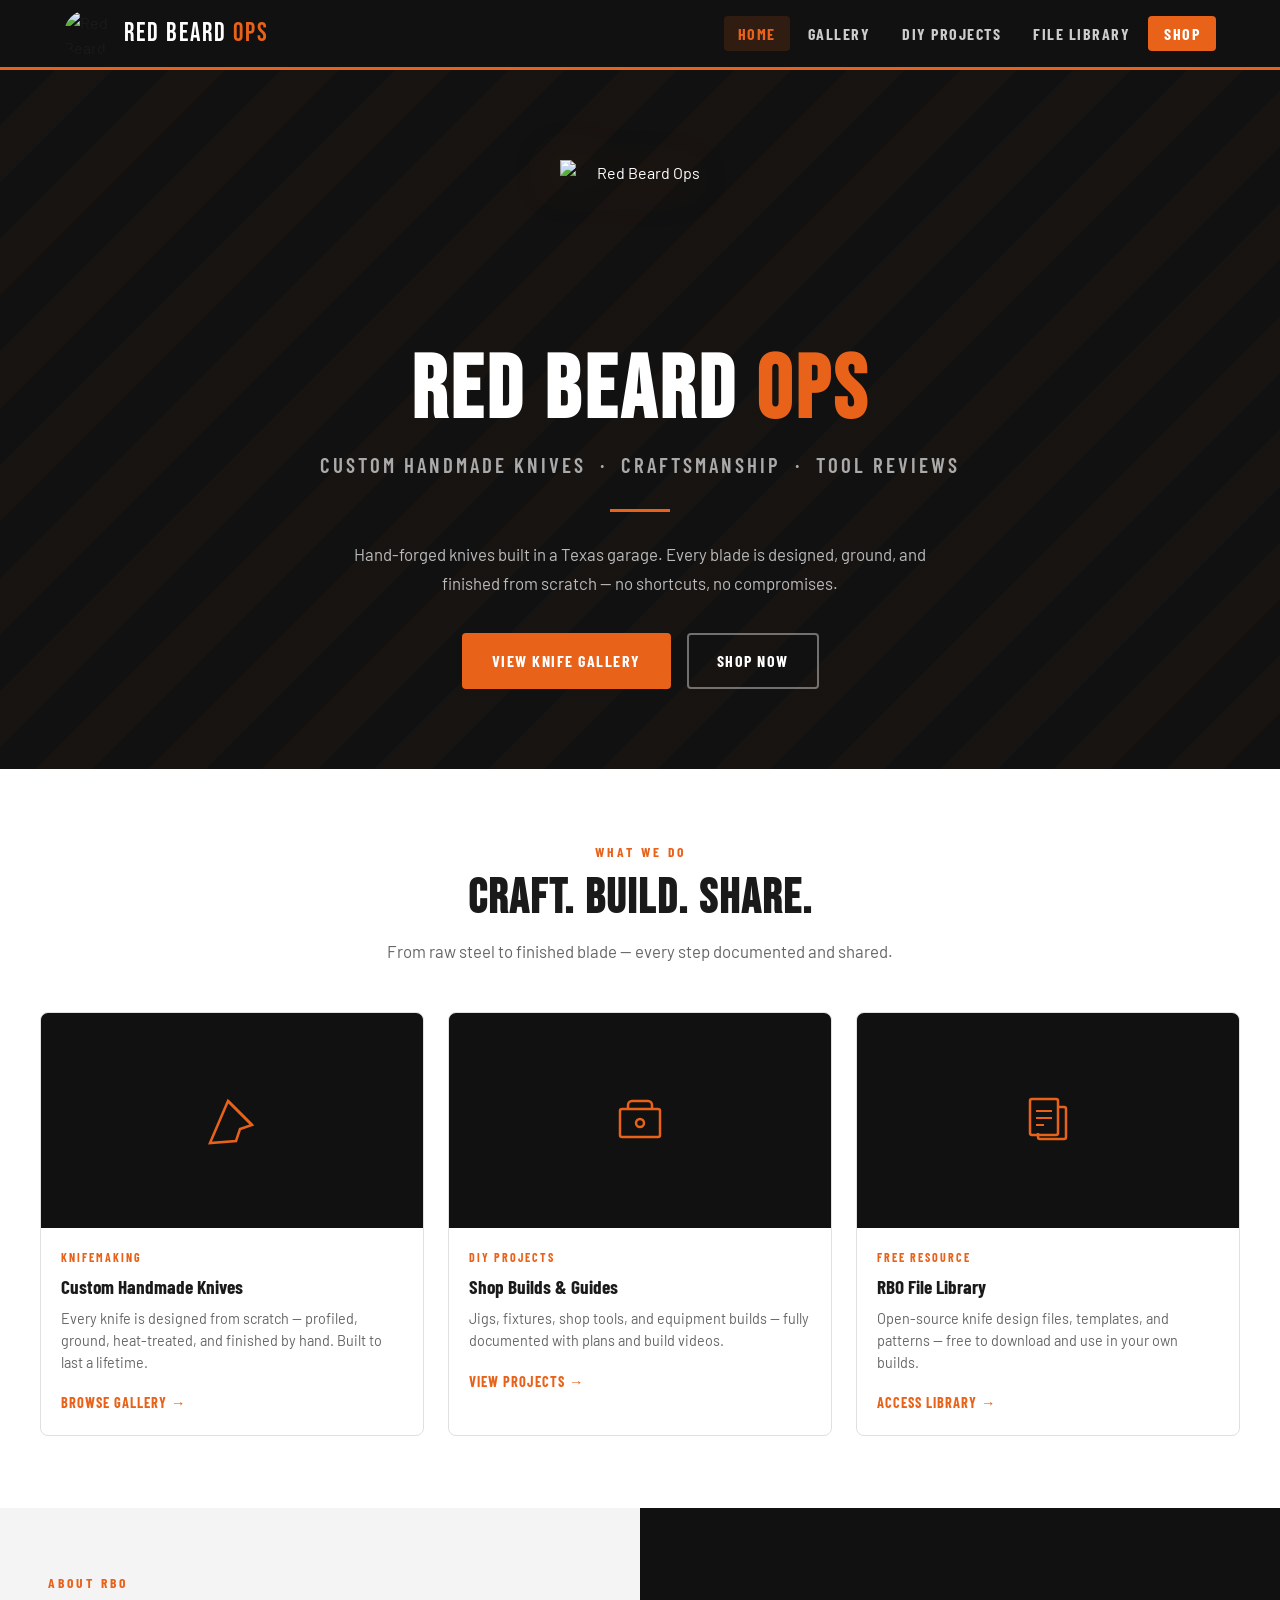
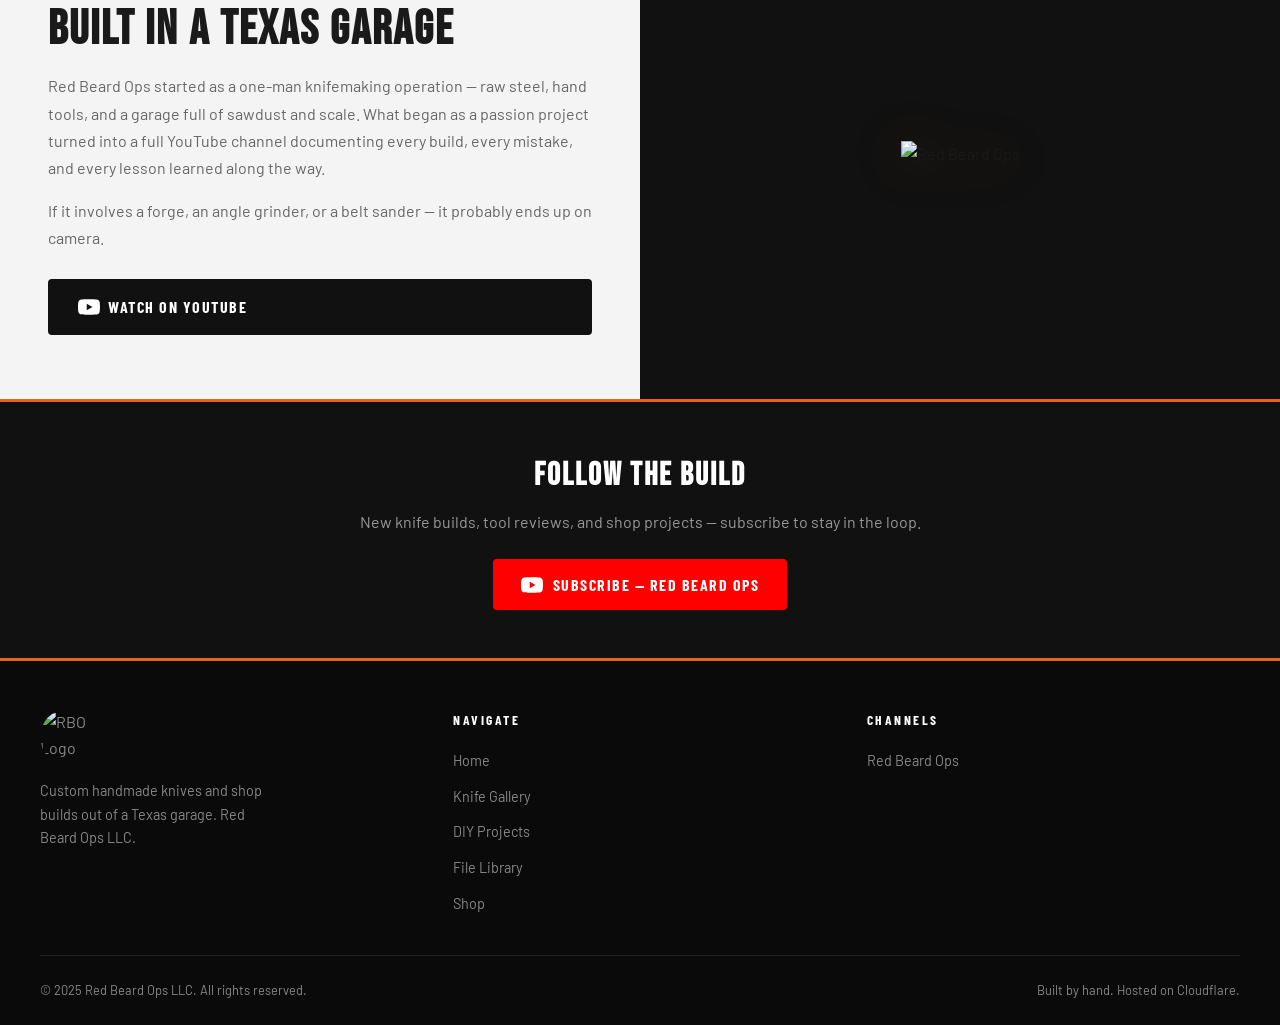
==== index.html @ 792af095 "Initial site build" ====
<!DOCTYPE html>
<html lang="en">
<head>
  <meta charset="UTF-8" />
  <meta name="viewport" content="width=device-width, initial-scale=1.0" />
  <title>Red Beard Ops — Custom Handmade Knives</title>
  <meta name="description" content="Red Beard Ops LLC — Custom handmade knives, craftsmanship, and tool reviews out of the garage." />
  <link rel="icon" href="images/RBO_Knife_Circle.png" type="image/png" />
  <link rel="stylesheet" href="css/style.css" />
</head>
<body>

  <!-- ── Navigation ── -->
  <nav class="navbar">
    <div class="nav-inner">
      <a href="index.html" class="nav-logo">
        <img src="images/RBO_Knife_Circle.png" alt="Red Beard Ops Logo" />
        <span class="nav-logo-text">RED BEARD <span>OPS</span></span>
      </a>
      <button class="nav-toggle" aria-label="Toggle menu">
        <span></span><span></span><span></span>
      </button>
      <ul class="nav-links">
        <li><a href="index.html">Home</a></li>
        <li><a href="pages/gallery.html">Gallery</a></li>
        <li><a href="pages/diy.html">DIY Projects</a></li>
        <li><a href="pages/library.html">File Library</a></li>
        <li class="nav-shop"><a href="pages/shop.html">Shop</a></li>
      </ul>
    </div>
  </nav>

  <!-- ── Hero ── -->
  <section class="hero">
    <img src="images/RBO_Knife_Circle.png" alt="Red Beard Ops" class="hero-logo" />
    <h1>RED BEARD <span>OPS</span></h1>
    <p class="hero-tagline">Custom Handmade Knives &nbsp;·&nbsp; Craftsmanship &nbsp;·&nbsp; Tool Reviews</p>
    <div class="hero-divider"></div>
    <p class="hero-description">
      Hand-forged knives built in a Texas garage. Every blade is designed, ground, and finished
      from scratch — no shortcuts, no compromises.
    </p>
    <div class="hero-buttons">
      <a href="pages/gallery.html" class="btn btn-primary">View Knife Gallery</a>
      <a href="pages/shop.html" class="btn btn-outline">Shop Now</a>
    </div>
  </section>

  <!-- ── What We Do ── -->
  <section class="section">
    <div class="container">
      <div class="section-header">
        <div class="section-label">What We Do</div>
        <h2 class="section-title">Craft. Build. Share.</h2>
        <p class="section-subtitle">From raw steel to finished blade — every step documented and shared.</p>
      </div>

      <div class="card-grid">

        <div class="card">
          <div class="card-thumb" style="background:#111; display:flex; align-items:center; justify-content:center;">
            <svg width="64" height="64" viewBox="0 0 64 64" fill="none" xmlns="http://www.w3.org/2000/svg">
              <path d="M10 54L28 12L52 36L40 40L36 52L10 54Z" stroke="#e8621a" stroke-width="2.5" fill="none"/>
              <line x1="28" y1="12" x2="52" y2="36" stroke="#e8621a" stroke-width="2.5"/>
            </svg>
          </div>
          <div class="card-body">
            <div class="card-tag">Knifemaking</div>
            <h3 class="card-title">Custom Handmade Knives</h3>
            <p class="card-desc">Every knife is designed from scratch — profiled, ground, heat-treated, and finished by hand. Built to last a lifetime.</p>
            <a href="pages/gallery.html" class="card-link">Browse Gallery →</a>
          </div>
        </div>

        <div class="card">
          <div class="card-thumb" style="background:#111; display:flex; align-items:center; justify-content:center;">
            <svg width="64" height="64" viewBox="0 0 64 64" fill="none" xmlns="http://www.w3.org/2000/svg">
              <rect x="12" y="20" width="40" height="28" rx="2" stroke="#e8621a" stroke-width="2.5" fill="none"/>
              <path d="M20 20V16a4 4 0 0 1 4-4h16a4 4 0 0 1 4 4v4" stroke="#e8621a" stroke-width="2.5"/>
              <circle cx="32" cy="34" r="4" stroke="#e8621a" stroke-width="2.5" fill="none"/>
            </svg>
          </div>
          <div class="card-body">
            <div class="card-tag">DIY Projects</div>
            <h3 class="card-title">Shop Builds &amp; Guides</h3>
            <p class="card-desc">Jigs, fixtures, shop tools, and equipment builds — fully documented with plans and build videos.</p>
            <a href="pages/diy.html" class="card-link">View Projects →</a>
          </div>
        </div>

        <div class="card">
          <div class="card-thumb" style="background:#111; display:flex; align-items:center; justify-content:center;">
            <svg width="64" height="64" viewBox="0 0 64 64" fill="none" xmlns="http://www.w3.org/2000/svg">
              <rect x="14" y="10" width="28" height="36" rx="2" stroke="#e8621a" stroke-width="2.5" fill="none"/>
              <path d="M42 18h6a2 2 0 0 1 2 2v28a2 2 0 0 1-2 2H24a2 2 0 0 1-2-2v-4" stroke="#e8621a" stroke-width="2.5"/>
              <line x1="20" y1="22" x2="36" y2="22" stroke="#e8621a" stroke-width="2"/>
              <line x1="20" y1="29" x2="36" y2="29" stroke="#e8621a" stroke-width="2"/>
              <line x1="20" y1="36" x2="28" y2="36" stroke="#e8621a" stroke-width="2"/>
            </svg>
          </div>
          <div class="card-body">
            <div class="card-tag">Free Resource</div>
            <h3 class="card-title">RBO File Library</h3>
            <p class="card-desc">Open-source knife design files, templates, and patterns — free to download and use in your own builds.</p>
            <a href="pages/library.html" class="card-link">Access Library →</a>
          </div>
        </div>

      </div>
    </div>
  </section>

  <!-- ── About Strip ── -->
  <div class="about-strip section-alt">
    <div class="about-strip-text">
      <div class="section-label">About RBO</div>
      <h2 class="section-title" style="margin-bottom:16px;">Built in a Texas Garage</h2>
      <p style="color:var(--muted); line-height:1.7; margin-bottom:16px;">
        Red Beard Ops started as a one-man knifemaking operation — raw steel, hand tools, and a
        garage full of sawdust and scale. What began as a passion project turned into a full
        YouTube channel documenting every build, every mistake, and every lesson learned along the way.
      </p>
      <p style="color:var(--muted); line-height:1.7; margin-bottom:28px;">
        If it involves a forge, an angle grinder, or a belt sander — it probably ends up on camera.
      </p>
      <a href="https://www.youtube.com/@redbeardops" target="_blank" rel="noopener" class="btn btn-dark">
        <svg class="yt-icon" viewBox="0 0 24 24" fill="white"><path d="M23.498 6.186a3.016 3.016 0 0 0-2.122-2.136C19.505 3.545 12 3.545 12 3.545s-7.505 0-9.377.505A3.017 3.017 0 0 0 .502 6.186C0 8.07 0 12 0 12s0 3.93.502 5.814a3.016 3.016 0 0 0 2.122 2.136c1.871.505 9.376.505 9.376.505s7.505 0 9.377-.505a3.015 3.015 0 0 0 2.122-2.136C24 15.93 24 12 24 12s0-3.93-.502-5.814zM9.545 15.568V8.432L15.818 12l-6.273 3.568z"/></svg>
        Watch on YouTube
      </a>
    </div>
    <div class="about-strip-image">
      <img src="images/RBO_Knife_Circle.png" alt="Red Beard Ops" />
    </div>
  </div>

  <!-- ── YouTube CTA ── -->
  <div class="yt-banner">
    <h2>FOLLOW THE BUILD</h2>
    <p>New knife builds, tool reviews, and shop projects — subscribe to stay in the loop.</p>
    <a href="https://www.youtube.com/@redbeardops" target="_blank" rel="noopener" class="yt-btn">
      <svg class="yt-icon" viewBox="0 0 24 24" fill="white"><path d="M23.498 6.186a3.016 3.016 0 0 0-2.122-2.136C19.505 3.545 12 3.545 12 3.545s-7.505 0-9.377.505A3.017 3.017 0 0 0 .502 6.186C0 8.07 0 12 0 12s0 3.93.502 5.814a3.016 3.016 0 0 0 2.122 2.136c1.871.505 9.376.505 9.376.505s7.505 0 9.377-.505a3.015 3.015 0 0 0 2.122-2.136C24 15.93 24 12 24 12s0-3.93-.502-5.814zM9.545 15.568V8.432L15.818 12l-6.273 3.568z"/></svg>
      Subscribe — Red Beard Ops
    </a>
  </div>

  <!-- ── Footer ── -->
  <footer>
    <div class="footer-inner">
      <div class="footer-brand">
        <img src="images/RBO_Knife_Circle.png" alt="RBO Logo" />
        <p>Custom handmade knives and shop builds out of a Texas garage. Red Beard Ops LLC.</p>
      </div>
      <div class="footer-col">
        <h4>Navigate</h4>
        <ul>
          <li><a href="index.html">Home</a></li>
          <li><a href="pages/gallery.html">Knife Gallery</a></li>
          <li><a href="pages/diy.html">DIY Projects</a></li>
          <li><a href="pages/library.html">File Library</a></li>
          <li><a href="pages/shop.html">Shop</a></li>
        </ul>
      </div>
      <div class="footer-col">
        <h4>Channels</h4>
        <ul>
          <li><a href="https://www.youtube.com/@redbeardops" target="_blank" rel="noopener">Red Beard Ops</a></li>
        </ul>
      </div>
    </div>
    <div class="footer-bottom">
      <span>© 2025 Red Beard Ops LLC. All rights reserved.</span>
      <span>Built by hand. Hosted on Cloudflare.</span>
    </div>
  </footer>

  <script src="js/main.js"></script>
</body>
</html>
---- css/style.css ----
/* ============================================
   RED BEARD OPS — Main Stylesheet
   Color Palette:
     Background:  #ffffff
     Text:        #1a1a1a
     Orange:      #e8621a  (beard orange)
     Dark:        #111111
     Mid Gray:    #f4f4f4
     Border:      #e0e0e0
   ============================================ */

@import url('https://fonts.googleapis.com/css2?family=Bebas+Neue&family=Barlow:wght@400;500;600;700&family=Barlow+Condensed:wght@600;700&display=swap');

/* ── Reset & Base ── */
*, *::before, *::after { box-sizing: border-box; margin: 0; padding: 0; }

:root {
  --orange:  #e8621a;
  --dark:    #111111;
  --white:   #ffffff;
  --gray:    #f4f4f4;
  --border:  #e0e0e0;
  --text:    #1a1a1a;
  --muted:   #666666;
  --font-display: 'Bebas Neue', sans-serif;
  --font-condensed: 'Barlow Condensed', sans-serif;
  --font-body: 'Barlow', sans-serif;
  --nav-height: 70px;
  --max-width: 1200px;
}

html { scroll-behavior: smooth; }

body {
  font-family: var(--font-body);
  color: var(--text);
  background: var(--white);
  line-height: 1.6;
  font-size: 16px;
}

img { max-width: 100%; display: block; }
a { color: inherit; text-decoration: none; }

/* ── Navigation ── */
.navbar {
  position: sticky;
  top: 0;
  z-index: 100;
  background: var(--dark);
  height: var(--nav-height);
  display: flex;
  align-items: center;
  border-bottom: 3px solid var(--orange);
}

.nav-inner {
  max-width: var(--max-width);
  width: 100%;
  margin: 0 auto;
  padding: 0 24px;
  display: flex;
  align-items: center;
  justify-content: space-between;
}

.nav-logo {
  display: flex;
  align-items: center;
  gap: 12px;
}

.nav-logo img {
  height: 48px;
  width: 48px;
  object-fit: contain;
  border-radius: 50%;
}

.nav-logo-text {
  font-family: var(--font-display);
  font-size: 1.6rem;
  color: var(--white);
  letter-spacing: 2px;
  line-height: 1;
}

.nav-logo-text span {
  color: var(--orange);
}

.nav-links {
  display: flex;
  align-items: center;
  gap: 4px;
  list-style: none;
}

.nav-links a {
  font-family: var(--font-condensed);
  font-size: 1rem;
  font-weight: 700;
  color: #ccc;
  letter-spacing: 1.5px;
  text-transform: uppercase;
  padding: 8px 14px;
  border-radius: 4px;
  transition: color 0.2s, background 0.2s;
}

.nav-links a:hover,
.nav-links a.active {
  color: var(--white);
  background: rgba(232, 98, 26, 0.15);
}

.nav-links a.active {
  color: var(--orange);
}

/* Shop button in nav */
.nav-links .nav-shop a {
  background: var(--orange);
  color: var(--white);
  border-radius: 4px;
  padding: 8px 16px;
}

.nav-links .nav-shop a:hover {
  background: #d4551a;
  color: var(--white);
}

/* Mobile hamburger */
.nav-toggle {
  display: none;
  flex-direction: column;
  gap: 5px;
  cursor: pointer;
  padding: 4px;
}

.nav-toggle span {
  display: block;
  width: 26px;
  height: 2px;
  background: var(--white);
  transition: transform 0.3s, opacity 0.3s;
}

/* ── Hero ── */
.hero {
  background: var(--dark);
  color: var(--white);
  padding: 90px 24px 80px;
  text-align: center;
  position: relative;
  overflow: hidden;
}

.hero::before {
  content: '';
  position: absolute;
  inset: 0;
  background: repeating-linear-gradient(
    -45deg,
    transparent,
    transparent 40px,
    rgba(232,98,26,0.03) 40px,
    rgba(232,98,26,0.03) 80px
  );
  pointer-events: none;
}

.hero-logo {
  width: 160px;
  height: 160px;
  object-fit: contain;
  margin: 0 auto 28px;
  filter: drop-shadow(0 4px 24px rgba(232,98,26,0.3));
  animation: fadeUp 0.7s ease both;
}

.hero h1 {
  font-family: var(--font-display);
  font-size: clamp(3rem, 8vw, 5.5rem);
  letter-spacing: 4px;
  line-height: 1;
  animation: fadeUp 0.7s 0.1s ease both;
}

.hero h1 span { color: var(--orange); }

.hero-tagline {
  font-family: var(--font-condensed);
  font-size: clamp(1rem, 2.5vw, 1.3rem);
  font-weight: 600;
  letter-spacing: 3px;
  text-transform: uppercase;
  color: #aaa;
  margin-top: 12px;
  animation: fadeUp 0.7s 0.2s ease both;
}

.hero-divider {
  width: 60px;
  height: 3px;
  background: var(--orange);
  margin: 28px auto;
  animation: fadeUp 0.7s 0.3s ease both;
}

.hero-description {
  max-width: 600px;
  margin: 0 auto 36px;
  color: #bbb;
  font-size: 1.05rem;
  line-height: 1.7;
  animation: fadeUp 0.7s 0.35s ease both;
}

.hero-buttons {
  display: flex;
  gap: 16px;
  justify-content: center;
  flex-wrap: wrap;
  animation: fadeUp 0.7s 0.45s ease both;
}

/* ── Buttons ── */
.btn {
  display: inline-flex;
  align-items: center;
  gap: 8px;
  font-family: var(--font-condensed);
  font-size: 1rem;
  font-weight: 700;
  letter-spacing: 1.5px;
  text-transform: uppercase;
  padding: 13px 28px;
  border-radius: 4px;
  border: 2px solid transparent;
  cursor: pointer;
  transition: all 0.2s;
}

.btn-primary {
  background: var(--orange);
  color: var(--white);
  border-color: var(--orange);
}

.btn-primary:hover {
  background: #d4551a;
  border-color: #d4551a;
  transform: translateY(-1px);
}

.btn-outline {
  background: transparent;
  color: var(--white);
  border-color: rgba(255,255,255,0.4);
}

.btn-outline:hover {
  border-color: var(--orange);
  color: var(--orange);
  transform: translateY(-1px);
}

.btn-dark {
  background: var(--dark);
  color: var(--white);
  border-color: var(--dark);
}

.btn-dark:hover {
  background: #222;
  transform: translateY(-1px);
}

/* ── Section Base ── */
.section {
  padding: 72px 24px;
}

.section-alt {
  background: var(--gray);
}

.section-dark {
  background: var(--dark);
  color: var(--white);
}

.container {
  max-width: var(--max-width);
  margin: 0 auto;
}

.section-header {
  text-align: center;
  margin-bottom: 48px;
}

.section-label {
  font-family: var(--font-condensed);
  font-size: 0.85rem;
  font-weight: 700;
  letter-spacing: 3px;
  text-transform: uppercase;
  color: var(--orange);
  margin-bottom: 10px;
}

.section-title {
  font-family: var(--font-display);
  font-size: clamp(2rem, 5vw, 3rem);
  letter-spacing: 2px;
  line-height: 1.1;
}

.section-dark .section-title { color: var(--white); }

.section-subtitle {
  color: var(--muted);
  margin-top: 12px;
  font-size: 1.05rem;
  max-width: 560px;
  margin-left: auto;
  margin-right: auto;
}

.section-dark .section-subtitle { color: #999; }

/* ── Cards ── */
.card-grid {
  display: grid;
  grid-template-columns: repeat(auto-fill, minmax(300px, 1fr));
  gap: 24px;
}

.card {
  background: var(--white);
  border: 1px solid var(--border);
  border-radius: 8px;
  overflow: hidden;
  transition: transform 0.2s, box-shadow 0.2s;
}

.card:hover {
  transform: translateY(-4px);
  box-shadow: 0 12px 32px rgba(0,0,0,0.1);
}

.card-thumb {
  width: 100%;
  aspect-ratio: 16/9;
  object-fit: cover;
  background: #222;
  display: flex;
  align-items: center;
  justify-content: center;
  color: #555;
  font-size: 0.85rem;
}

.card-thumb img {
  width: 100%;
  height: 100%;
  object-fit: cover;
}

.card-body {
  padding: 20px;
}

.card-tag {
  font-family: var(--font-condensed);
  font-size: 0.75rem;
  font-weight: 700;
  letter-spacing: 2px;
  text-transform: uppercase;
  color: var(--orange);
  margin-bottom: 8px;
}

.card-title {
  font-family: var(--font-condensed);
  font-size: 1.2rem;
  font-weight: 700;
  line-height: 1.3;
  margin-bottom: 8px;
}

.card-desc {
  font-size: 0.9rem;
  color: var(--muted);
  line-height: 1.5;
  margin-bottom: 16px;
}

.card-link {
  font-family: var(--font-condensed);
  font-size: 0.9rem;
  font-weight: 700;
  letter-spacing: 1px;
  text-transform: uppercase;
  color: var(--orange);
  display: inline-flex;
  align-items: center;
  gap: 6px;
  transition: gap 0.2s;
}

.card-link:hover { gap: 10px; }

/* ── YouTube Banner ── */
.yt-banner {
  background: var(--dark);
  border-top: 3px solid var(--orange);
  padding: 48px 24px;
  text-align: center;
}

.yt-banner h2 {
  font-family: var(--font-display);
  font-size: 2rem;
  color: var(--white);
  letter-spacing: 2px;
  margin-bottom: 8px;
}

.yt-banner p {
  color: #999;
  margin-bottom: 24px;
}

.yt-btn {
  display: inline-flex;
  align-items: center;
  gap: 10px;
  background: #ff0000;
  color: var(--white);
  font-family: var(--font-condensed);
  font-size: 1rem;
  font-weight: 700;
  letter-spacing: 1.5px;
  text-transform: uppercase;
  padding: 13px 28px;
  border-radius: 4px;
  transition: background 0.2s, transform 0.2s;
}

.yt-btn:hover {
  background: #cc0000;
  transform: translateY(-1px);
}

/* YouTube icon SVG inline */
.yt-icon {
  width: 22px;
  height: 22px;
}

/* ── About Strip ── */
.about-strip {
  display: grid;
  grid-template-columns: 1fr 1fr;
  gap: 0;
}

.about-strip-text {
  padding: 64px 48px;
  display: flex;
  flex-direction: column;
  justify-content: center;
}

.about-strip-image {
  background: var(--dark);
  display: flex;
  align-items: center;
  justify-content: center;
  padding: 48px;
  min-height: 320px;
}

.about-strip-image img {
  max-height: 260px;
  object-fit: contain;
  filter: drop-shadow(0 4px 24px rgba(232,98,26,0.25));
}

/* ── Footer ── */
footer {
  background: #0a0a0a;
  color: #888;
  padding: 48px 24px 24px;
  border-top: 3px solid var(--orange);
}

.footer-inner {
  max-width: var(--max-width);
  margin: 0 auto;
  display: grid;
  grid-template-columns: 1fr 1fr 1fr;
  gap: 40px;
  padding-bottom: 40px;
  border-bottom: 1px solid #222;
}

.footer-brand img {
  height: 56px;
  width: 56px;
  object-fit: contain;
  border-radius: 50%;
  margin-bottom: 14px;
}

.footer-brand p {
  font-size: 0.9rem;
  line-height: 1.6;
  max-width: 240px;
}

.footer-col h4 {
  font-family: var(--font-condensed);
  font-size: 0.85rem;
  font-weight: 700;
  letter-spacing: 2.5px;
  text-transform: uppercase;
  color: var(--white);
  margin-bottom: 16px;
}

.footer-col ul {
  list-style: none;
  display: flex;
  flex-direction: column;
  gap: 10px;
}

.footer-col ul a {
  color: #888;
  font-size: 0.9rem;
  transition: color 0.2s;
}

.footer-col ul a:hover { color: var(--orange); }

.footer-bottom {
  max-width: var(--max-width);
  margin: 24px auto 0;
  display: flex;
  justify-content: space-between;
  align-items: center;
  font-size: 0.8rem;
  flex-wrap: wrap;
  gap: 12px;
}

.footer-bottom a { color: var(--orange); }

/* ── Page Hero (inner pages) ── */
.page-hero {
  background: var(--dark);
  padding: 56px 24px 48px;
  text-align: center;
  border-bottom: 3px solid var(--orange);
}

.page-hero h1 {
  font-family: var(--font-display);
  font-size: clamp(2.5rem, 6vw, 4rem);
  color: var(--white);
  letter-spacing: 3px;
}

.page-hero h1 span { color: var(--orange); }

.page-hero p {
  color: #999;
  margin-top: 12px;
  font-size: 1rem;
  max-width: 520px;
  margin-left: auto;
  margin-right: auto;
}

/* ── Animations ── */
@keyframes fadeUp {
  from { opacity: 0; transform: translateY(20px); }
  to   { opacity: 1; transform: translateY(0); }
}

/* ── Responsive ── */
@media (max-width: 768px) {
  .nav-links {
    display: none;
    flex-direction: column;
    position: absolute;
    top: var(--nav-height);
    left: 0; right: 0;
    background: var(--dark);
    padding: 16px;
    border-bottom: 2px solid var(--orange);
    gap: 4px;
  }

  .nav-links.open { display: flex; }
  .nav-toggle { display: flex; }

  .about-strip { grid-template-columns: 1fr; }
  .about-strip-image { min-height: 220px; padding: 32px; }
  .about-strip-text { padding: 40px 24px; }

  .footer-inner { grid-template-columns: 1fr; gap: 32px; }
  .footer-bottom { flex-direction: column; text-align: center; }

  .hero { padding: 60px 24px 56px; }
  .hero-logo { width: 120px; height: 120px; }
}
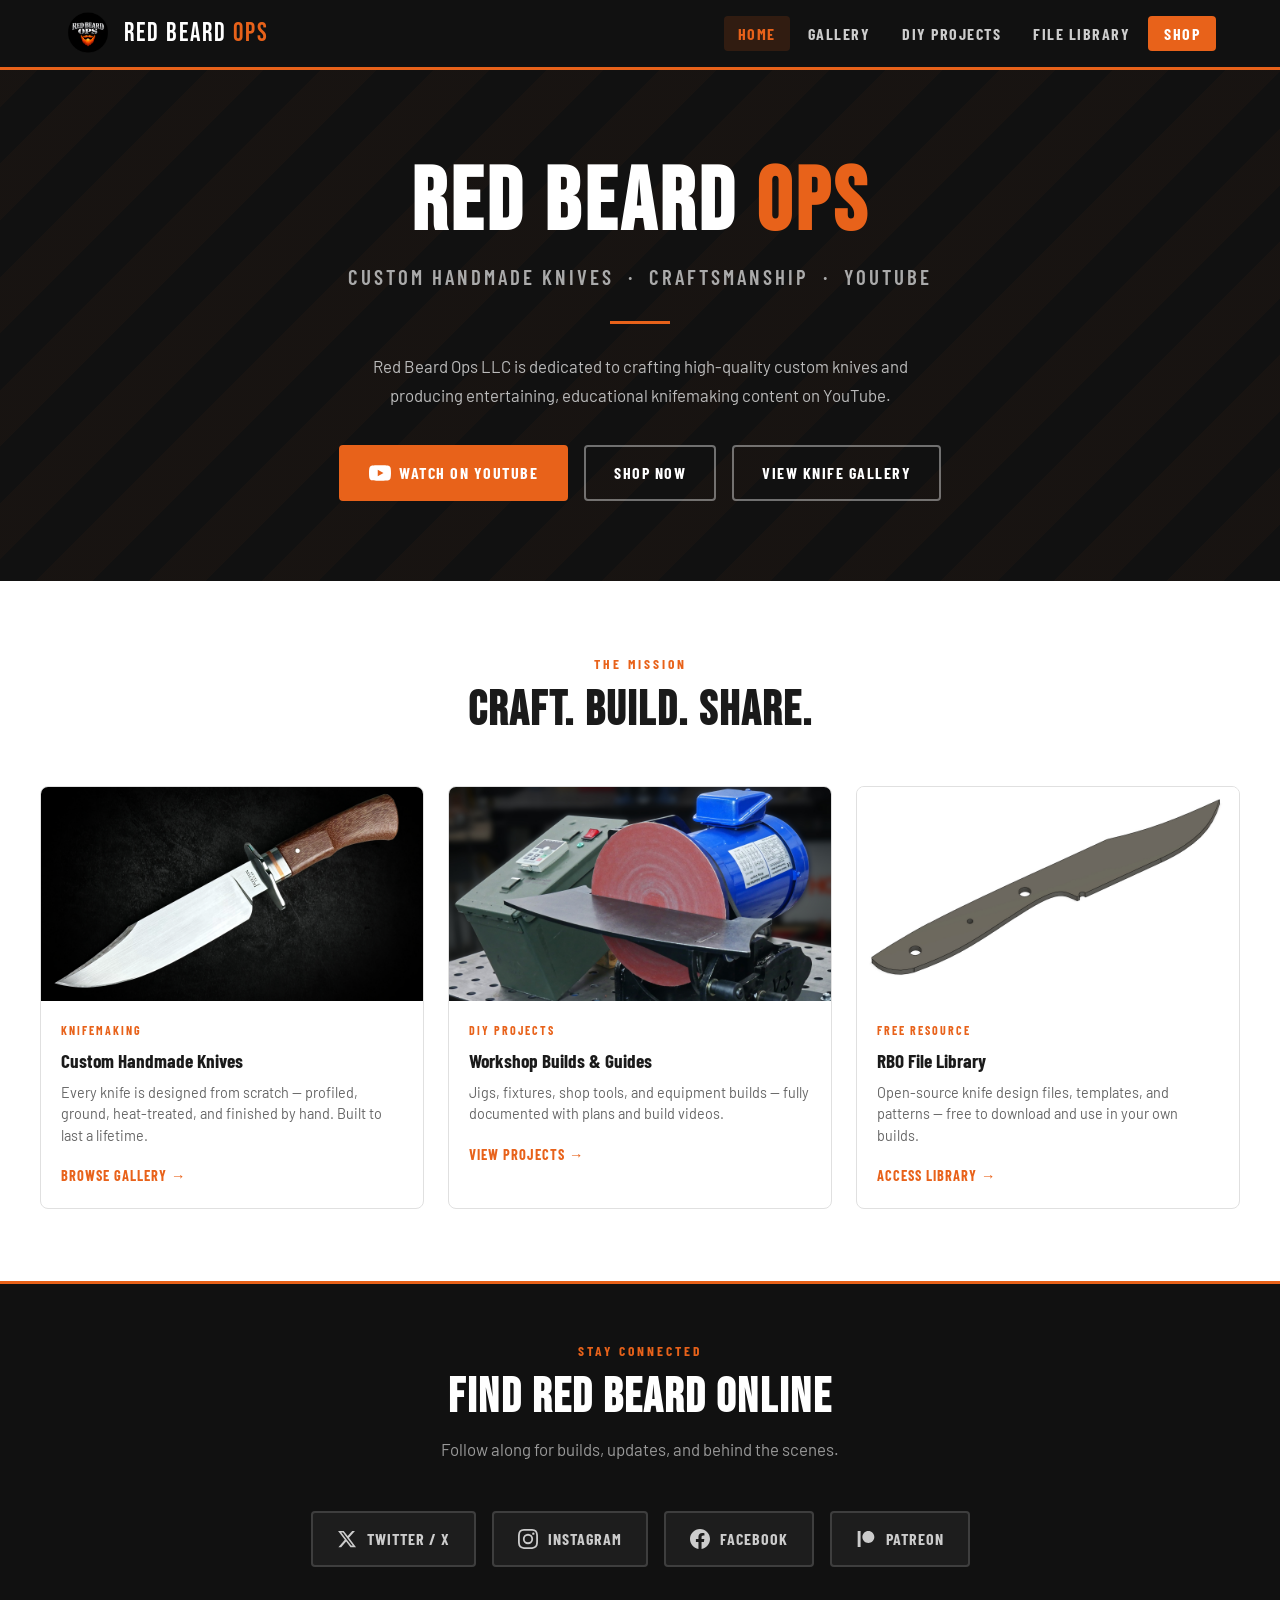
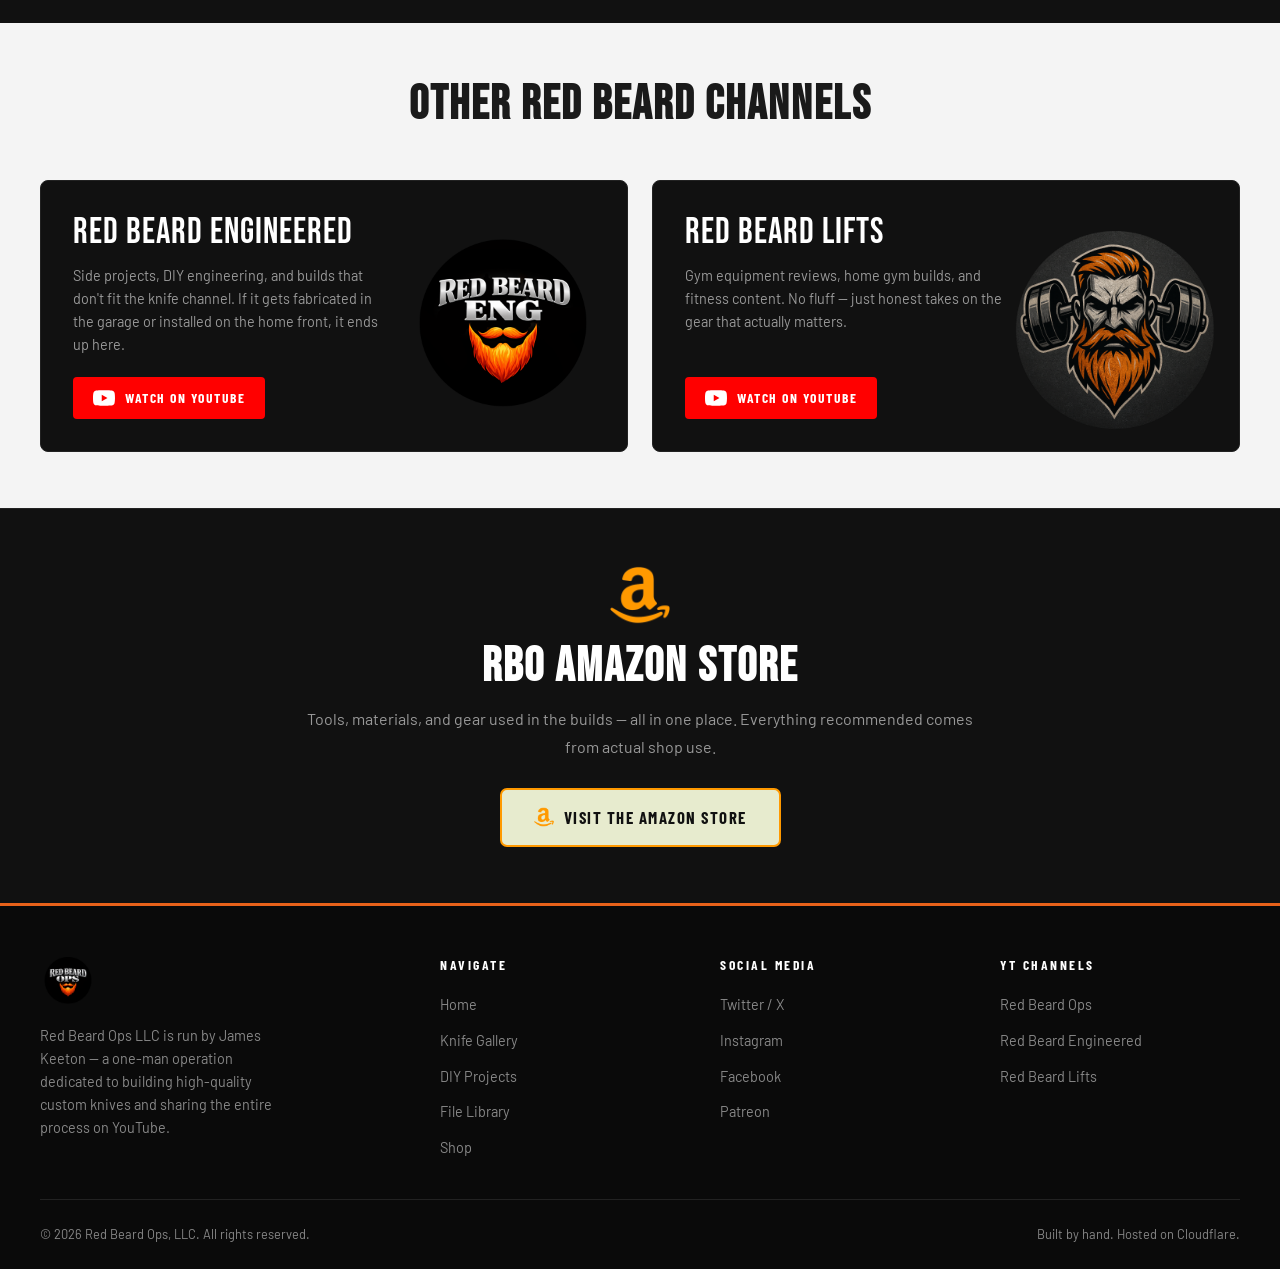
==== commit ddfed598: "Ready to deploy" ====
--- a/index.html
+++ b/index.html
@@ -5,8 +5,174 @@
   <meta name="viewport" content="width=device-width, initial-scale=1.0" />
   <title>Red Beard Ops — Custom Handmade Knives</title>
   <meta name="description" content="Red Beard Ops LLC — Custom handmade knives, craftsmanship, and tool reviews out of the garage." />
-  <link rel="icon" href="images/RBO_Knife_Circle.png" type="image/png" />
+  <link rel="icon" href="images/RBO_Circle_2026.png" type="image/png" />
   <link rel="stylesheet" href="css/style.css" />
+  <style>
+    /* ── Social / Channels / Amazon sections ── */
+    .social-section {
+      background: var(--dark);
+      padding: 56px 24px;
+      border-top: 3px solid var(--orange);
+    }
+
+    .social-grid {
+      display: flex;
+      flex-wrap: wrap;
+      justify-content: center;
+      gap: 16px;
+      margin-top: 32px;
+    }
+
+    .social-btn {
+      display: inline-flex;
+      align-items: center;
+      gap: 10px;
+      font-family: var(--font-condensed);
+      font-size: 1rem;
+      font-weight: 700;
+      letter-spacing: 1px;
+      text-transform: uppercase;
+      padding: 13px 24px;
+      border-radius: 4px;
+      border: 2px solid rgba(255,255,255,0.15);
+      color: #ccc;
+      background: rgba(255,255,255,0.05);
+      transition: all 0.2s;
+    }
+
+    .social-btn svg { width: 20px; height: 20px; flex-shrink: 0; }
+
+    .social-btn:hover { transform: translateY(-2px); border-color: var(--orange); color: var(--white); }
+    .social-btn.twitter:hover  { border-color: #1d9bf0; color: #1d9bf0; }
+    .social-btn.instagram:hover { border-color: #e1306c; color: #e1306c; }
+    .social-btn.facebook:hover  { border-color: #1877f2; color: #1877f2; }
+    .social-btn.patreon:hover   { border-color: #ff424d; color: #ff424d; }
+
+    /* ── Other Channels ── */
+    .channels-section {
+      background: var(--gray);
+      padding: 56px 24px;
+    }
+
+    .channels-grid {
+      display: grid;
+      grid-template-columns: 1fr 1fr;
+      gap: 24px;
+      margin-top: 32px;
+      max-width: var(--max-width);
+      margin-left: auto;
+      margin-right: auto;
+    }
+
+    .channel-card {
+      position: relative;
+      background: var(--dark);
+      border-radius: 8px;
+      padding: 32px;
+      padding-right: 110px; /* make room for the logo */
+      display: flex;
+      flex-direction: column;
+      align-items: flex-start;
+      gap: 12px;
+      border: 1px solid #222;
+      transition: transform 0.2s, box-shadow 0.2s;
+    }
+
+    .channel-card:hover {
+      transform: translateY(-3px);
+      box-shadow: 0 10px 28px rgba(0,0,0,0.3);
+    }
+
+    .channel-logo {
+      position: absolute;
+      top: 50px;
+      right: 24px;
+      width: 200px;
+      height: 200px;
+      object-fit: contain;
+      border-radius: 50%;
+    }
+
+    .channel-label {
+      font-family: var(--font-condensed);
+      font-size: 0.75rem;
+      font-weight: 700;
+      letter-spacing: 2.5px;
+      text-transform: uppercase;
+      color: var(--orange);
+    }
+
+    .channel-name {
+      font-family: var(--font-display);
+      font-size: 2.25rem;
+      color: var(--white);
+      letter-spacing: 1px;
+      line-height: 1.1;
+    }
+
+    .channel-desc {
+  font-size: 0.9rem;
+  color: #999;
+  line-height: 1.6;
+  flex: 1;
+  max-width: 320px; /* adjust to taste */
+}
+
+    /* ── Amazon Store ── */
+    .amazon-section {
+      background: var(--dark);
+      padding: 56px 24px;
+      border-top: 1px solid #222;
+    }
+
+    .amazon-inner {
+      max-width: 680px;
+      margin: 0 auto;
+      text-align: center;
+    }
+
+    .amazon-icon {
+      width: 60px;
+      height: 60px;
+      margin: 0 auto 16px;
+    }
+
+    .amazon-btn {
+      display: inline-flex;
+      align-items: center;
+      gap: 10px;
+      font-family: var(--font-condensed);
+      font-size: 1.05rem;
+      font-weight: 700;
+      letter-spacing: 1.5px;
+      text-transform: uppercase;
+      padding: 14px 32px;
+      border-radius: 7px;
+      background: #e7ebce;
+      color: #111;
+      border: 2px solid #ff9900;
+      transition: all 0.2s;
+    }
+
+    .amazon-btn-icon {
+  width: 20px;
+  height: 20px;
+  object-fit: contain;
+}
+
+    .amazon-btn:hover {
+      background: #e68a00;
+      border-color: #e68a00;
+      transform: translateY(-1px);
+    }
+
+    @media (max-width: 768px) {
+      .channels-grid { grid-template-columns: 1fr; }
+      .social-grid { gap: 12px; }
+      .channel-card { padding-right: 32px; }
+      .channel-logo { position: static; width: 60px; height: 60px; margin-bottom: 4px; }
+    }
+  </style>
 </head>
 <body>
 
@@ -14,7 +180,7 @@
   <nav class="navbar">
     <div class="nav-inner">
       <a href="index.html" class="nav-logo">
-        <img src="images/RBO_Knife_Circle.png" alt="Red Beard Ops Logo" />
+        <img src="images/RBO_Circle_2026.png" alt="Red Beard Ops Logo" />
         <span class="nav-logo-text">RED BEARD <span>OPS</span></span>
       </a>
       <button class="nav-toggle" aria-label="Toggle menu">
@@ -32,34 +198,36 @@
 
   <!-- ── Hero ── -->
   <section class="hero">
-    <img src="images/RBO_Knife_Circle.png" alt="Red Beard Ops" class="hero-logo" />
     <h1>RED BEARD <span>OPS</span></h1>
-    <p class="hero-tagline">Custom Handmade Knives &nbsp;·&nbsp; Craftsmanship &nbsp;·&nbsp; Tool Reviews</p>
+    <p class="hero-tagline">Custom Handmade Knives &nbsp;·&nbsp; Craftsmanship &nbsp;·&nbsp; YouTube</p>
     <div class="hero-divider"></div>
     <p class="hero-description">
-      Hand-forged knives built in a Texas garage. Every blade is designed, ground, and finished
-      from scratch — no shortcuts, no compromises.
+      Red Beard Ops LLC is dedicated to crafting high-quality custom knives
+      and producing entertaining, educational knifemaking content on YouTube.
     </p>
     <div class="hero-buttons">
-      <a href="pages/gallery.html" class="btn btn-primary">View Knife Gallery</a>
+      <a href="https://www.youtube.com/@redbeardops" target="_blank" rel="noopener" class="btn btn-primary">
+        <svg class="yt-icon" viewBox="0 0 24 24" fill="white"><path d="M23.498 6.186a3.016 3.016 0 0 0-2.122-2.136C19.505 3.545 12 3.545 12 3.545s-7.505 0-9.377.505A3.017 3.017 0 0 0 .502 6.186C0 8.07 0 12 0 12s0 3.93.502 5.814a3.016 3.016 0 0 0 2.122 2.136c1.871.505 9.376.505 9.376.505s7.505 0 9.377-.505a3.015 3.015 0 0 0 2.122-2.136C24 15.93 24 12 24 12s0-3.93-.502-5.814zM9.545 15.568V8.432L15.818 12l-6.273 3.568z"/></svg>
+        Watch on YouTube
+      </a>
       <a href="pages/shop.html" class="btn btn-outline">Shop Now</a>
+      <a href="pages/gallery.html" class="btn btn-outline">View Knife Gallery</a>
     </div>
   </section>
 
-  <!-- ── What We Do ── -->
+  <!-- ── What I Do ── -->
   <section class="section">
     <div class="container">
       <div class="section-header">
-        <div class="section-label">What We Do</div>
+        <div class="section-label">The Mission</div>
         <h2 class="section-title">Craft. Build. Share.</h2>
-        <p class="section-subtitle">From raw steel to finished blade — every step documented and shared.</p>
       </div>
 
       <div class="card-grid">
 
         <div class="card">
           <div class="card-thumb" style="background:#111; display:flex; align-items:center; justify-content:center;">
-            <svg width="64" height="64" viewBox="0 0 64 64" fill="none" xmlns="http://www.w3.org/2000/svg">
+            <img src="images/Little_Micarta_Bowie_2025.jpg" alt="Little Micarta Bowie 2025" style="width:100%; height:100%; object-fit:cover;">
               <path d="M10 54L28 12L52 36L40 40L36 52L10 54Z" stroke="#e8621a" stroke-width="2.5" fill="none"/>
               <line x1="28" y1="12" x2="52" y2="36" stroke="#e8621a" stroke-width="2.5"/>
             </svg>
@@ -74,7 +242,7 @@
 
         <div class="card">
           <div class="card-thumb" style="background:#111; display:flex; align-items:center; justify-content:center;">
-            <svg width="64" height="64" viewBox="0 0 64 64" fill="none" xmlns="http://www.w3.org/2000/svg">
+            <img src="images/DiskGrinder_DIY.jpg" alt="Disc Grinder DIY" style="width:100%; height:100%; object-fit:cover;">
               <rect x="12" y="20" width="40" height="28" rx="2" stroke="#e8621a" stroke-width="2.5" fill="none"/>
               <path d="M20 20V16a4 4 0 0 1 4-4h16a4 4 0 0 1 4 4v4" stroke="#e8621a" stroke-width="2.5"/>
               <circle cx="32" cy="34" r="4" stroke="#e8621a" stroke-width="2.5" fill="none"/>
@@ -82,7 +250,7 @@
           </div>
           <div class="card-body">
             <div class="card-tag">DIY Projects</div>
-            <h3 class="card-title">Shop Builds &amp; Guides</h3>
+            <h3 class="card-title">Workshop Builds &amp; Guides</h3>
             <p class="card-desc">Jigs, fixtures, shop tools, and equipment builds — fully documented with plans and build videos.</p>
             <a href="pages/diy.html" class="card-link">View Projects →</a>
           </div>
@@ -90,7 +258,7 @@
 
         <div class="card">
           <div class="card-thumb" style="background:#111; display:flex; align-items:center; justify-content:center;">
-            <svg width="64" height="64" viewBox="0 0 64 64" fill="none" xmlns="http://www.w3.org/2000/svg">
+            <img src="images/Knife_Design.jpg" alt="Knife Design" style="width:100%; height:100%; object-fit:cover;">
               <rect x="14" y="10" width="28" height="36" rx="2" stroke="#e8621a" stroke-width="2.5" fill="none"/>
               <path d="M42 18h6a2 2 0 0 1 2 2v28a2 2 0 0 1-2 2H24a2 2 0 0 1-2-2v-4" stroke="#e8621a" stroke-width="2.5"/>
               <line x1="20" y1="22" x2="36" y2="22" stroke="#e8621a" stroke-width="2"/>
@@ -110,45 +278,95 @@
     </div>
   </section>
 
-  <!-- ── About Strip ── -->
-  <div class="about-strip section-alt">
-    <div class="about-strip-text">
-      <div class="section-label">About RBO</div>
-      <h2 class="section-title" style="margin-bottom:16px;">Built in a Texas Garage</h2>
-      <p style="color:var(--muted); line-height:1.7; margin-bottom:16px;">
-        Red Beard Ops started as a one-man knifemaking operation — raw steel, hand tools, and a
-        garage full of sawdust and scale. What began as a passion project turned into a full
-        YouTube channel documenting every build, every mistake, and every lesson learned along the way.
-      </p>
-      <p style="color:var(--muted); line-height:1.7; margin-bottom:28px;">
-        If it involves a forge, an angle grinder, or a belt sander — it probably ends up on camera.
-      </p>
-      <a href="https://www.youtube.com/@redbeardops" target="_blank" rel="noopener" class="btn btn-dark">
-        <svg class="yt-icon" viewBox="0 0 24 24" fill="white"><path d="M23.498 6.186a3.016 3.016 0 0 0-2.122-2.136C19.505 3.545 12 3.545 12 3.545s-7.505 0-9.377.505A3.017 3.017 0 0 0 .502 6.186C0 8.07 0 12 0 12s0 3.93.502 5.814a3.016 3.016 0 0 0 2.122 2.136c1.871.505 9.376.505 9.376.505s7.505 0 9.377-.505a3.015 3.015 0 0 0 2.122-2.136C24 15.93 24 12 24 12s0-3.93-.502-5.814zM9.545 15.568V8.432L15.818 12l-6.273 3.568z"/></svg>
-        Watch on YouTube
+  <!-- ── Find Us Online (Social Media) ── -->
+  <div class="social-section">
+    <div class="container">
+      <div class="section-header">
+        <div class="section-label" style="color:var(--orange);">Stay Connected</div>
+        <h2 class="section-title" style="color:var(--white);">Find Red Beard Online</h2>
+        <p class="section-subtitle" style="color:#999;">Follow along for builds, updates, and behind the scenes.</p>
+      </div>
+      <div class="social-grid">
+
+        <!-- Twitter / X -->
+        <a href="https://x.com/RedBeardOps" target="_blank" rel="noopener" class="social-btn twitter">
+          <svg viewBox="0 0 24 24" fill="currentColor"><path d="M18.244 2.25h3.308l-7.227 8.26 8.502 11.24H16.17l-5.214-6.817L4.99 21.75H1.68l7.73-8.835L1.254 2.25H8.08l4.713 6.231zm-1.161 17.52h1.833L7.084 4.126H5.117z"/></svg>
+          Twitter / X
+        </a>
+
+        <!-- Instagram -->
+        <a href="https://www.instagram.com/redbeardops/" target="_blank" rel="noopener" class="social-btn instagram">
+          <svg viewBox="0 0 24 24" fill="currentColor"><path d="M12 2.163c3.204 0 3.584.012 4.85.07 3.252.148 4.771 1.691 4.919 4.919.058 1.265.069 1.645.069 4.849 0 3.205-.012 3.584-.069 4.849-.149 3.225-1.664 4.771-4.919 4.919-1.266.058-1.644.07-4.85.07-3.204 0-3.584-.012-4.849-.07-3.26-.149-4.771-1.699-4.919-4.92-.058-1.265-.07-1.644-.07-4.849 0-3.204.013-3.583.07-4.849.149-3.227 1.664-4.771 4.919-4.919 1.266-.057 1.645-.069 4.849-.069zM12 0C8.741 0 8.333.014 7.053.072 2.695.272.273 2.69.073 7.052.014 8.333 0 8.741 0 12c0 3.259.014 3.668.072 4.948.2 4.358 2.618 6.78 6.98 6.98C8.333 23.986 8.741 24 12 24c3.259 0 3.668-.014 4.948-.072 4.354-.2 6.782-2.618 6.979-6.98.059-1.28.073-1.689.073-4.948 0-3.259-.014-3.667-.072-4.947-.196-4.354-2.617-6.78-6.979-6.98C15.668.014 15.259 0 12 0zm0 5.838a6.162 6.162 0 1 0 0 12.324 6.162 6.162 0 0 0 0-12.324zM12 16a4 4 0 1 1 0-8 4 4 0 0 1 0 8zm6.406-11.845a1.44 1.44 0 1 0 0 2.881 1.44 1.44 0 0 0 0-2.881z"/></svg>
+          Instagram
+        </a>
+
+        <!-- Facebook -->
+        <a href="https://www.facebook.com/RedBeardOps/" target="_blank" rel="noopener" class="social-btn facebook">
+          <svg viewBox="0 0 24 24" fill="currentColor"><path d="M24 12.073c0-6.627-5.373-12-12-12s-12 5.373-12 12c0 5.99 4.388 10.954 10.125 11.854v-8.385H7.078v-3.47h3.047V9.43c0-3.007 1.792-4.669 4.533-4.669 1.312 0 2.686.235 2.686.235v2.953H15.83c-1.491 0-1.956.925-1.956 1.874v2.25h3.328l-.532 3.47h-2.796v8.385C19.612 23.027 24 18.062 24 12.073z"/></svg>
+          Facebook
+        </a>
+
+        <!-- Patreon -->
+        <a href="https://www.patreon.com/c/RedBeardOps" target="_blank" rel="noopener" class="social-btn patreon">
+          <svg viewBox="0 0 24 24" fill="currentColor"><path d="M14.82 2.41C18.78 2.41 22 5.65 22 9.62c0 3.96-3.22 7.19-7.18 7.19-3.95 0-7.17-3.23-7.17-7.19 0-3.97 3.22-7.21 7.17-7.21M2 21.6h3.5V2.41H2V21.6z"/></svg>
+          Patreon
+        </a>
+
+      </div>
+    </div>
+  </div>
+
+  <!-- ── More From RBO (Other Channels) ── -->
+  <div class="channels-section">
+    <div class="container">
+      <div class="section-header">
+        <h2 class="section-title">Other Red Beard Channels</h2>
+      </div>
+      <div class="channels-grid">
+
+        <!-- Red Beard Engineered -->
+        <div class="channel-card">
+          <img src="images/RBE_Circle_2026.png" alt="Red Beard Engineered Logo" class="channel-logo" />
+          <div class="channel-name">RED BEARD ENGINEERED</div>
+          <p class="channel-desc">Side projects, DIY engineering, and builds that don't fit the knife channel. If it gets fabricated in the garage or installed on the home front, it ends up here.</p>
+          <a href="https://www.youtube.com/@redbeardengineered" target="_blank" rel="noopener" class="yt-btn" style="margin-top:8px; font-size:0.85rem; padding:10px 20px;">
+            <svg class="yt-icon" viewBox="0 0 24 24" fill="white"><path d="M23.498 6.186a3.016 3.016 0 0 0-2.122-2.136C19.505 3.545 12 3.545 12 3.545s-7.505 0-9.377.505A3.017 3.017 0 0 0 .502 6.186C0 8.07 0 12 0 12s0 3.93.502 5.814a3.016 3.016 0 0 0 2.122 2.136c1.871.505 9.376.505 9.376.505s7.505 0 9.377-.505a3.015 3.015 0 0 0 2.122-2.136C24 15.93 24 12 24 12s0-3.93-.502-5.814zM9.545 15.568V8.432L15.818 12l-6.273 3.568z"/></svg>
+            Watch on YouTube
+          </a>
+        </div>
+
+        <!-- Red Beard Lifts -->
+        <div class="channel-card">
+          <img src="images/RedBeardLifts_Icon_Circle_2025.png" alt="Red Beard Lifts Logo" class="channel-logo" style="border-radius:8px;" />
+          <div class="channel-name">RED BEARD LIFTS</div>
+          <p class="channel-desc">Gym equipment reviews, home gym builds, and fitness content. No fluff — just honest takes on the gear that actually matters.</p>
+          <a href="https://www.youtube.com/@RedBeardLifts" target="_blank" rel="noopener" class="yt-btn" style="margin-top:8px; font-size:0.85rem; padding:10px 20px;">
+            <svg class="yt-icon" viewBox="0 0 24 24" fill="white"><path d="M23.498 6.186a3.016 3.016 0 0 0-2.122-2.136C19.505 3.545 12 3.545 12 3.545s-7.505 0-9.377.505A3.017 3.017 0 0 0 .502 6.186C0 8.07 0 12 0 12s0 3.93.502 5.814a3.016 3.016 0 0 0 2.122 2.136c1.871.505 9.376.505 9.376.505s7.505 0 9.377-.505a3.015 3.015 0 0 0 2.122-2.136C24 15.93 24 12 24 12s0-3.93-.502-5.814zM9.545 15.568V8.432L15.818 12l-6.273 3.568z"/></svg>
+            Watch on YouTube
+          </a>
+        </div>
+
+      </div>
+    </div>
+  </div>
+
+  <!-- ── Amazon Store ── -->
+  <div class="amazon-section">
+    <div class="amazon-inner">
+    <img class="amazon-icon" src="images/Amazon_icon_2.png" alt="Amazon icon">      <h2 class="section-title" style="color:var(--white); margin-bottom:12px;">RBO Amazon Store</h2>
+      <p style="color:#999; margin-bottom:28px; line-height:1.7;">Tools, materials, and gear used in the builds — all in one place. Everything recommended comes from actual shop use.</p>
+      <a href="https://www.amazon.com/shop/redbeardops" target="_blank" rel="noopener" class="amazon-btn">
+        <img class="amazon-btn-icon" src="images/Amazon_icon_2.png" alt="Amazon icon">        Visit the Amazon Store
       </a>
     </div>
-    <div class="about-strip-image">
-      <img src="images/RBO_Knife_Circle.png" alt="Red Beard Ops" />
-    </div>
-  </div>
-
-  <!-- ── YouTube CTA ── -->
-  <div class="yt-banner">
-    <h2>FOLLOW THE BUILD</h2>
-    <p>New knife builds, tool reviews, and shop projects — subscribe to stay in the loop.</p>
-    <a href="https://www.youtube.com/@redbeardops" target="_blank" rel="noopener" class="yt-btn">
-      <svg class="yt-icon" viewBox="0 0 24 24" fill="white"><path d="M23.498 6.186a3.016 3.016 0 0 0-2.122-2.136C19.505 3.545 12 3.545 12 3.545s-7.505 0-9.377.505A3.017 3.017 0 0 0 .502 6.186C0 8.07 0 12 0 12s0 3.93.502 5.814a3.016 3.016 0 0 0 2.122 2.136c1.871.505 9.376.505 9.376.505s7.505 0 9.377-.505a3.015 3.015 0 0 0 2.122-2.136C24 15.93 24 12 24 12s0-3.93-.502-5.814zM9.545 15.568V8.432L15.818 12l-6.273 3.568z"/></svg>
-      Subscribe — Red Beard Ops
-    </a>
   </div>
 
   <!-- ── Footer ── -->
   <footer>
     <div class="footer-inner">
       <div class="footer-brand">
-        <img src="images/RBO_Knife_Circle.png" alt="RBO Logo" />
-        <p>Custom handmade knives and shop builds out of a Texas garage. Red Beard Ops LLC.</p>
+        <img src="images/RBO_Circle_2026.png" alt="RBO Logo" />
+        <p>Red Beard Ops LLC is run by James Keeton — a one-man operation dedicated to building high-quality custom knives and sharing the entire process on YouTube.</p>
       </div>
       <div class="footer-col">
         <h4>Navigate</h4>
@@ -161,14 +379,25 @@
         </ul>
       </div>
       <div class="footer-col">
-        <h4>Channels</h4>
+        <h4>Social Media</h4>
+        <ul>
+          <li><a href="https://x.com/RedBeardOps" target="_blank" rel="noopener">Twitter / X</a></li>
+          <li><a href="https://www.instagram.com/redbeardops/" target="_blank" rel="noopener">Instagram</a></li>
+          <li><a href="https://www.facebook.com/RedBeardOps/" target="_blank" rel="noopener">Facebook</a></li>
+          <li><a href="https://www.patreon.com/c/RedBeardOps" target="_blank" rel="noopener">Patreon</a></li>
+        </ul>
+      </div>
+      <div class="footer-col">
+        <h4>YT Channels</h4>
         <ul>
           <li><a href="https://www.youtube.com/@redbeardops" target="_blank" rel="noopener">Red Beard Ops</a></li>
+          <li><a href="https://www.youtube.com/@redbeardengineered" target="_blank" rel="noopener">Red Beard Engineered</a></li>
+          <li><a href="https://www.youtube.com/@RedBeardLifts" target="_blank" rel="noopener">Red Beard Lifts</a></li>
         </ul>
       </div>
     </div>
     <div class="footer-bottom">
-      <span>© 2025 Red Beard Ops LLC. All rights reserved.</span>
+      <span>© 2026 Red Beard Ops, LLC. All rights reserved.</span>
       <span>Built by hand. Hosted on Cloudflare.</span>
     </div>
   </footer>
--- a/css/style.css
+++ b/css/style.css
@@ -504,7 +504,7 @@
   max-width: var(--max-width);
   margin: 0 auto;
   display: grid;
-  grid-template-columns: 1fr 1fr 1fr;
+  grid-template-columns: 1.5fr 1fr 1fr 1fr;
   gap: 40px;
   padding-bottom: 40px;
   border-bottom: 1px solid #222;
@@ -615,9 +615,13 @@
   .about-strip-image { min-height: 220px; padding: 32px; }
   .about-strip-text { padding: 40px 24px; }
 
-  .footer-inner { grid-template-columns: 1fr; gap: 32px; }
+  .footer-inner { grid-template-columns: 1fr 1fr; gap: 32px; }
   .footer-bottom { flex-direction: column; text-align: center; }
 
   .hero { padding: 60px 24px 56px; }
   .hero-logo { width: 120px; height: 120px; }
 }
+
+@media (max-width: 480px) {
+  .footer-inner { grid-template-columns: 1fr; }
+}
